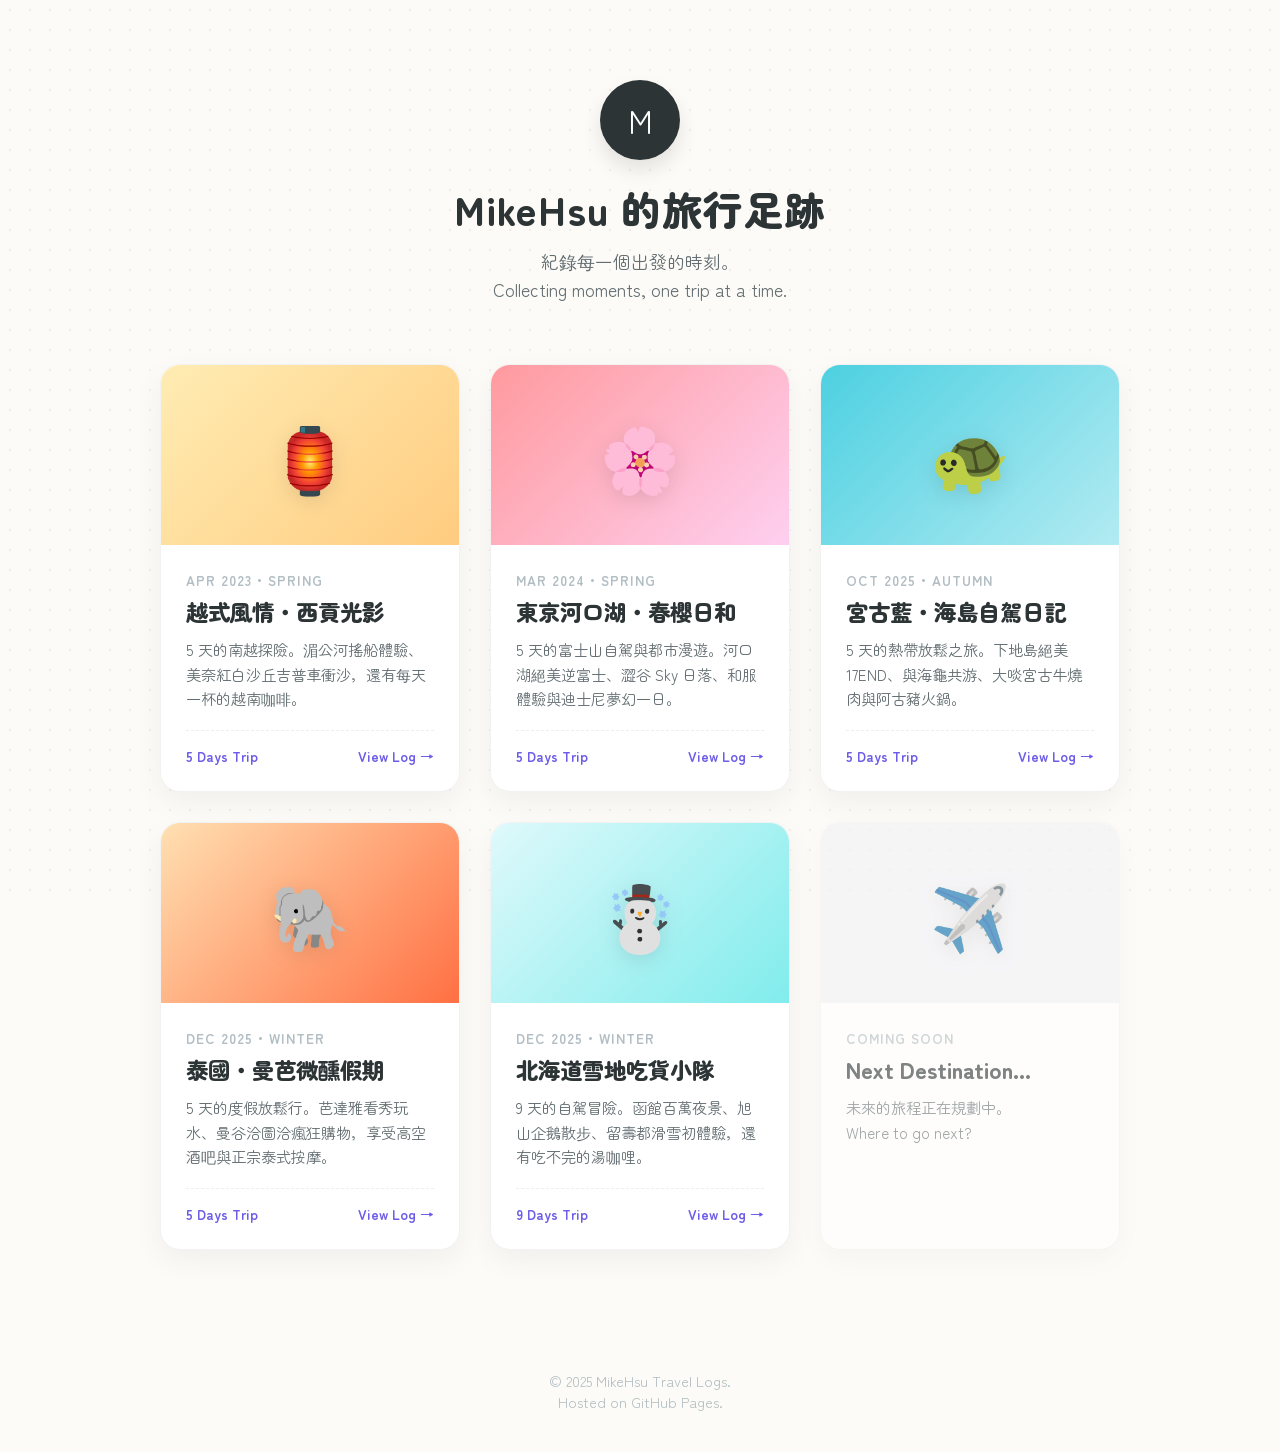
==== index.html @ 56ab386a "Update index.html" ====
<!DOCTYPE html>
<html lang="zh-Hant">
<head>
    <meta charset="UTF-8">
    <meta name="viewport" content="width=device-width, initial-scale=1.0">
    <title>MikeHsu 的旅行足跡 | Travel Collections</title>
    <link rel="preconnect" href="https://fonts.googleapis.com">
    <link rel="preconnect" href="https://fonts.gstatic.com" crossorigin>
    <link href="https://fonts.googleapis.com/css2?family=Zen+Maru+Gothic:wght@400;500;700;900&display=swap" rel="stylesheet">
    
    <style>
        :root {
            --c-bg: #fdfbf7;      /* 溫暖米白紙張色 */
            --c-text: #2d3436;
            --c-accent: #6c5ce7;  /* 點綴色 */
            --font-main: 'Zen Maru Gothic', sans-serif;
        }

        * { box-sizing: border-box; margin: 0; padding: 0; }

        body {
            font-family: var(--font-main);
            background-color: var(--c-bg);
            color: var(--c-text);
            min-height: 100vh;
            display: flex;
            flex-direction: column;
            align-items: center;
        }

        /* 裝飾背景圓點 */
        .bg-deco {
            position: fixed; top: 0; left: 0; width: 100%; height: 100%;
            background-image: radial-gradient(#e1e1e1 1px, transparent 1px);
            background-size: 20px 20px;
            opacity: 0.5; z-index: -1;
        }

        /* Header */
        header {
            text-align: center;
            padding: 80px 20px 40px;
            max-width: 600px;
            animation: fadeIn 1s ease-out;
        }

        .avatar {
            width: 80px; height: 80px;
            background: #2d3436; color: #fff;
            border-radius: 50%;
            display: flex; align-items: center; justify-content: center;
            font-size: 2rem; margin: 0 auto 20px;
            box-shadow: 0 10px 20px rgba(0,0,0,0.1);
        }

        h1 { font-size: 2.5rem; font-weight: 900; margin-bottom: 10px; letter-spacing: 1px; }
        p.subtitle { color: #636e72; font-size: 1.1rem; line-height: 1.6; }

        /* 卡片容器 */
        .grid-container {
            display: grid;
            grid-template-columns: repeat(auto-fit, minmax(300px, 1fr));
            gap: 30px;
            width: 90%;
            max-width: 1000px;
            padding: 20px;
            padding-bottom: 80px;
        }

        /* 旅行卡片 */
        .trip-card {
            background: #fff;
            border-radius: 20px;
            overflow: hidden;
            text-decoration: none;
            color: inherit;
            box-shadow: 0 10px 30px rgba(0,0,0,0.05);
            transition: all 0.3s cubic-bezier(0.25, 0.8, 0.25, 1);
            position: relative;
            border: 1px solid rgba(0,0,0,0.05);
            animation: slideUp 0.8s ease-out;
        }

        .trip-card:hover {
            transform: translateY(-10px);
            box-shadow: 0 20px 40px rgba(0,0,0,0.12);
        }

        /* 卡片封面圖 */
        .card-cover {
            height: 180px;
            position: relative;
            display: flex; align-items: center; justify-content: center;
        }

        /* 1. 越南樣式 (法式黃) */
        .cover-vietnam {
            background: linear-gradient(135deg, #ffecb3 0%, #ffcc80 100%);
        }

        /* 2. 東京樣式 (櫻花粉) */
        .cover-tokyo {
            background: linear-gradient(135deg, #ff9a9e 0%, #fecfef 99%, #fecfef 100%);
        }

        /* 3. 宮古島樣式 (宮古藍) */
        .cover-miyako {
            background: linear-gradient(135deg, #4dd0e1 0%, #b2ebf2 100%);
        }

        /* 4. 泰國樣式 (泰奶橘) */
        .cover-thailand {
            background: linear-gradient(135deg, #ffe0b2 0%, #ff7043 100%);
        }

        /* 5. 北海道樣式 (冰雪藍) */
        .cover-hokkaido {
            background: linear-gradient(135deg, #dff9fb 0%, #81ecec 100%);
        }

        .cover-icon { font-size: 4rem; filter: drop-shadow(0 5px 10px rgba(0,0,0,0.1)); transition: transform 0.3s; }
        .trip-card:hover .cover-icon { transform: scale(1.1) rotate(5deg); }

        /* 未來樣式 */
        .cover-future { background: #f1f2f6; color: #b2bec3; }

        .card-body { padding: 25px; }
        .trip-year {
            font-size: 0.85rem; font-weight: 700; color: #b2bec3;
            text-transform: uppercase; letter-spacing: 1px; margin-bottom: 5px;
        }
        .trip-title { font-size: 1.4rem; font-weight: 900; margin-bottom: 10px; color: #2d3436; }
        .trip-desc { font-size: 0.95rem; color: #636e72; line-height: 1.6; }

        .card-footer {
            margin-top: 20px; padding-top: 15px; border-top: 1px dashed #eee;
            display: flex; justify-content: space-between; align-items: center;
            font-size: 0.85rem; color: var(--c-accent); font-weight: 700;
        }

        footer { margin-top: auto; padding: 40px; text-align: center; color: #b2bec3; font-size: 0.9rem; }

        @keyframes fadeIn { from { opacity: 0; } to { opacity: 1; } }
        @keyframes slideUp { from { opacity: 0; transform: translateY(20px); } to { opacity: 1; transform: translateY(0); } }

    </style>
</head>
<body>

    <div class="bg-deco"></div>

    <header>
        <div class="avatar">M</div>
        <h1>MikeHsu 的旅行足跡</h1>
        <p class="subtitle">紀錄每一個出發的時刻。<br>Collecting moments, one trip at a time.</p>
    </header>

    <main class="grid-container">

        <a href="2023-HoChiMinh.html" class="trip-card">
            <div class="card-cover cover-vietnam">
                <div class="cover-icon">🏮</div>
            </div>
            <div class="card-body">
                <div class="trip-year">Apr 2023 • Spring</div>
                <div class="trip-title">越式風情・西貢光影</div>
                <div class="trip-desc">
                    5 天的南越探險。湄公河搖船體驗、美奈紅白沙丘吉普車衝沙，還有每天一杯的越南咖啡。
                </div>
                <div class="card-footer">
                    <span>5 Days Trip</span>
                    <span>View Log →</span>
                </div>
            </div>
        </a>

        <a href="2024-Tokyo.html" class="trip-card">
            <div class="card-cover cover-tokyo">
                <div class="cover-icon">🌸</div>
            </div>
            <div class="card-body">
                <div class="trip-year">Mar 2024 • Spring</div>
                <div class="trip-title">東京河口湖・春櫻日和</div>
                <div class="trip-desc">
                    5 天的富士山自駕與都市漫遊。河口湖絕美逆富士、澀谷 Sky 日落、和服體驗與迪士尼夢幻一日。
                </div>
                <div class="card-footer">
                    <span>5 Days Trip</span>
                    <span>View Log →</span>
                </div>
            </div>
        </a>

        <a href="2025-MiyakoIslan.html" class="trip-card">
            <div class="card-cover cover-miyako">
                <div class="cover-icon">🐢</div>
            </div>
            <div class="card-body">
                <div class="trip-year">Oct 2025 • Autumn</div>
                <div class="trip-title">宮古藍・海島自駕日記</div>
                <div class="trip-desc">
                    5 天的熱帶放鬆之旅。下地島絕美 17END、與海龜共游、大啖宮古牛燒肉與阿古豬火鍋。
                </div>
                <div class="card-footer">
                    <span>5 Days Trip</span>
                    <span>View Log →</span>
                </div>
            </div>
        </a>

        <a href="2025-Thailand.html" class="trip-card">
            <div class="card-cover cover-thailand">
                <div class="cover-icon">🐘</div>
            </div>
            <div class="card-body">
                <div class="trip-year">Dec 2025 • Winter</div>
                <div class="trip-title">泰國・曼芭微醺假期</div>
                <div class="trip-desc">
                    5 天的度假放鬆行。芭達雅看秀玩水、曼谷洽圖洽瘋狂購物，享受高空酒吧與正宗泰式按摩。
                </div>
                <div class="card-footer">
                    <span>5 Days Trip</span>
                    <span>View Log →</span>
                </div>
            </div>
        </a>

        <a href="2025-Hokkaido.html" class="trip-card">
            <div class="card-cover cover-hokkaido">
                <div class="cover-icon">☃️</div>
            </div>
            <div class="card-body">
                <div class="trip-year">Dec 2025 • Winter</div>
                <div class="trip-title">北海道雪地吃貨小隊</div>
                <div class="trip-desc">
                    9 天的自駕冒險。函館百萬夜景、旭山企鵝散步、留壽都滑雪初體驗，還有吃不完的湯咖哩。
                </div>
                <div class="card-footer">
                    <span>9 Days Trip</span>
                    <span>View Log →</span>
                </div>
            </div>
        </a>

        <div class="trip-card" style="opacity: 0.6; cursor: default;">
            <div class="card-cover cover-future">
                <div class="cover-icon">✈️</div>
            </div>
            <div class="card-body">
                <div class="trip-year">Coming Soon</div>
                <div class="trip-title">Next Destination...</div>
                <div class="trip-desc">
                    未來的旅程正在規劃中。
                    <br>Where to go next?
                </div>
            </div>
        </div>

    </main>

    <footer>
        © 2025 MikeHsu Travel Logs. <br>
        Hosted on GitHub Pages.
    </footer>

</body>
</html>
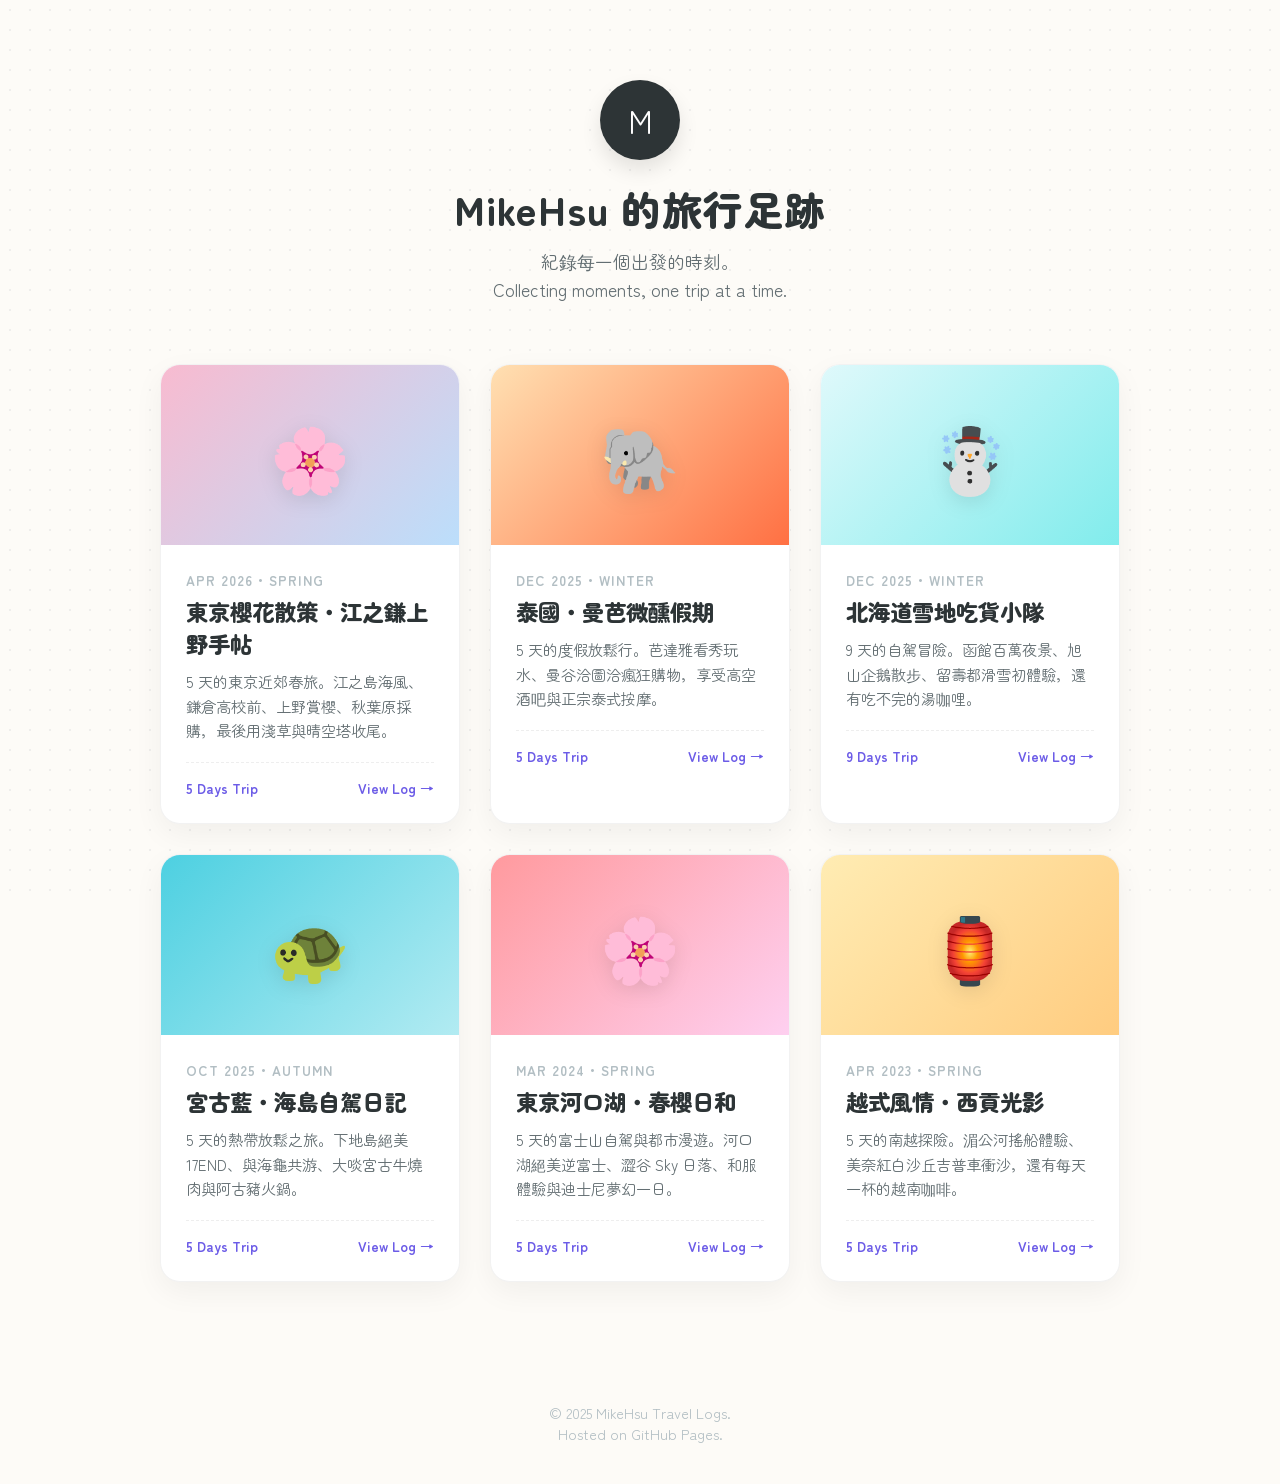
==== commit 391297b4: "Add shared travel page layout" ====
--- a/index.html
+++ b/index.html
@@ -113,18 +113,20 @@
             background: linear-gradient(135deg, #ffe0b2 0%, #ff7043 100%);
         }
 
-        /* 5. 北海道樣式 (冰雪藍) */
-        .cover-hokkaido {
-            background: linear-gradient(135deg, #dff9fb 0%, #81ecec 100%);
-        }
+        /* 5. 北海道樣式 (冰雪藍) */
+        .cover-hokkaido {
+            background: linear-gradient(135deg, #dff9fb 0%, #81ecec 100%);
+        }
+
+        /* 6. 東京 2026 樣式 (春櫻藍天) */
+        .cover-tokyo-2026 {
+            background: linear-gradient(135deg, #f8bbd0 0%, #bbdefb 100%);
+        }
 
         .cover-icon { font-size: 4rem; filter: drop-shadow(0 5px 10px rgba(0,0,0,0.1)); transition: transform 0.3s; }
         .trip-card:hover .cover-icon { transform: scale(1.1) rotate(5deg); }
 
-        /* 未來樣式 */
-        .cover-future { background: #f1f2f6; color: #b2bec3; }
-
-        .card-body { padding: 25px; }
+        .card-body { padding: 25px; }
         .trip-year {
             font-size: 0.85rem; font-weight: 700; color: #b2bec3;
             text-transform: uppercase; letter-spacing: 1px; margin-bottom: 5px;
@@ -157,104 +159,107 @@
 
     <main class="grid-container">
 
-        <a href="2023-HoChiMinh.html" class="trip-card">
-            <div class="card-cover cover-vietnam">
-                <div class="cover-icon">🏮</div>
-            </div>
-            <div class="card-body">
-                <div class="trip-year">Apr 2023 • Spring</div>
-                <div class="trip-title">越式風情・西貢光影</div>
-                <div class="trip-desc">
-                    5 天的南越探險。湄公河搖船體驗、美奈紅白沙丘吉普車衝沙，還有每天一杯的越南咖啡。
-                </div>
-                <div class="card-footer">
-                    <span>5 Days Trip</span>
-                    <span>View Log →</span>
-                </div>
-            </div>
-        </a>
-
-        <a href="2024-Tokyo.html" class="trip-card">
-            <div class="card-cover cover-tokyo">
-                <div class="cover-icon">🌸</div>
-            </div>
-            <div class="card-body">
-                <div class="trip-year">Mar 2024 • Spring</div>
-                <div class="trip-title">東京河口湖・春櫻日和</div>
-                <div class="trip-desc">
-                    5 天的富士山自駕與都市漫遊。河口湖絕美逆富士、澀谷 Sky 日落、和服體驗與迪士尼夢幻一日。
-                </div>
-                <div class="card-footer">
-                    <span>5 Days Trip</span>
-                    <span>View Log →</span>
-                </div>
-            </div>
-        </a>
-
-        <a href="2025-MiyakoIslan.html" class="trip-card">
-            <div class="card-cover cover-miyako">
-                <div class="cover-icon">🐢</div>
-            </div>
-            <div class="card-body">
-                <div class="trip-year">Oct 2025 • Autumn</div>
-                <div class="trip-title">宮古藍・海島自駕日記</div>
-                <div class="trip-desc">
-                    5 天的熱帶放鬆之旅。下地島絕美 17END、與海龜共游、大啖宮古牛燒肉與阿古豬火鍋。
-                </div>
-                <div class="card-footer">
-                    <span>5 Days Trip</span>
-                    <span>View Log →</span>
-                </div>
-            </div>
-        </a>
-
-        <a href="2025-Thailand.html" class="trip-card">
-            <div class="card-cover cover-thailand">
-                <div class="cover-icon">🐘</div>
-            </div>
-            <div class="card-body">
-                <div class="trip-year">Dec 2025 • Winter</div>
-                <div class="trip-title">泰國・曼芭微醺假期</div>
-                <div class="trip-desc">
-                    5 天的度假放鬆行。芭達雅看秀玩水、曼谷洽圖洽瘋狂購物，享受高空酒吧與正宗泰式按摩。
-                </div>
-                <div class="card-footer">
-                    <span>5 Days Trip</span>
-                    <span>View Log →</span>
-                </div>
-            </div>
-        </a>
-
-        <a href="2025-Hokkaido.html" class="trip-card">
-            <div class="card-cover cover-hokkaido">
-                <div class="cover-icon">☃️</div>
-            </div>
-            <div class="card-body">
-                <div class="trip-year">Dec 2025 • Winter</div>
-                <div class="trip-title">北海道雪地吃貨小隊</div>
-                <div class="trip-desc">
-                    9 天的自駕冒險。函館百萬夜景、旭山企鵝散步、留壽都滑雪初體驗，還有吃不完的湯咖哩。
-                </div>
-                <div class="card-footer">
-                    <span>9 Days Trip</span>
-                    <span>View Log →</span>
-                </div>
-            </div>
-        </a>
-
-        <div class="trip-card" style="opacity: 0.6; cursor: default;">
-            <div class="card-cover cover-future">
-                <div class="cover-icon">✈️</div>
-            </div>
-            <div class="card-body">
-                <div class="trip-year">Coming Soon</div>
-                <div class="trip-title">Next Destination...</div>
-                <div class="trip-desc">
-                    未來的旅程正在規劃中。
-                    <br>Where to go next?
-                </div>
-            </div>
-        </div>
+        <a href="2026-Tokyo-Sakura.html" class="trip-card">
+            <div class="card-cover cover-tokyo-2026">
+                <div class="cover-icon">🌸</div>
+            </div>
+            <div class="card-body">
+                <div class="trip-year">Apr 2026 • Spring</div>
+                <div class="trip-title">東京櫻花散策・江之鎌上野手帖</div>
+                <div class="trip-desc">
+                    5 天的東京近郊春旅。江之島海風、鎌倉高校前、上野賞櫻、秋葉原採購，最後用淺草與晴空塔收尾。
+                </div>
+                <div class="card-footer">
+                    <span>5 Days Trip</span>
+                    <span>View Log →</span>
+                </div>
+            </div>
+        </a>
+
+        <a href="2025-Thailand.html" class="trip-card">
+            <div class="card-cover cover-thailand">
+                <div class="cover-icon">🐘</div>
+            </div>
+            <div class="card-body">
+                <div class="trip-year">Dec 2025 • Winter</div>
+                <div class="trip-title">泰國・曼芭微醺假期</div>
+                <div class="trip-desc">
+                    5 天的度假放鬆行。芭達雅看秀玩水、曼谷洽圖洽瘋狂購物，享受高空酒吧與正宗泰式按摩。
+                </div>
+                <div class="card-footer">
+                    <span>5 Days Trip</span>
+                    <span>View Log →</span>
+                </div>
+            </div>
+        </a>
+
+        <a href="2025-Hokkaido.html" class="trip-card">
+            <div class="card-cover cover-hokkaido">
+                <div class="cover-icon">☃️</div>
+            </div>
+            <div class="card-body">
+                <div class="trip-year">Dec 2025 • Winter</div>
+                <div class="trip-title">北海道雪地吃貨小隊</div>
+                <div class="trip-desc">
+                    9 天的自駕冒險。函館百萬夜景、旭山企鵝散步、留壽都滑雪初體驗，還有吃不完的湯咖哩。
+                </div>
+                <div class="card-footer">
+                    <span>9 Days Trip</span>
+                    <span>View Log →</span>
+                </div>
+            </div>
+        </a>
+
+        <a href="2025-MiyakoIsland.html" class="trip-card">
+            <div class="card-cover cover-miyako">
+                <div class="cover-icon">🐢</div>
+            </div>
+            <div class="card-body">
+                <div class="trip-year">Oct 2025 • Autumn</div>
+                <div class="trip-title">宮古藍・海島自駕日記</div>
+                <div class="trip-desc">
+                    5 天的熱帶放鬆之旅。下地島絕美 17END、與海龜共游、大啖宮古牛燒肉與阿古豬火鍋。
+                </div>
+                <div class="card-footer">
+                    <span>5 Days Trip</span>
+                    <span>View Log →</span>
+                </div>
+            </div>
+        </a>
+
+        <a href="2024-Tokyo.html" class="trip-card">
+            <div class="card-cover cover-tokyo">
+                <div class="cover-icon">🌸</div>
+            </div>
+            <div class="card-body">
+                <div class="trip-year">Mar 2024 • Spring</div>
+                <div class="trip-title">東京河口湖・春櫻日和</div>
+                <div class="trip-desc">
+                    5 天的富士山自駕與都市漫遊。河口湖絕美逆富士、澀谷 Sky 日落、和服體驗與迪士尼夢幻一日。
+                </div>
+                <div class="card-footer">
+                    <span>5 Days Trip</span>
+                    <span>View Log →</span>
+                </div>
+            </div>
+        </a>
+
+        <a href="2023-HoChiMinh.html" class="trip-card">
+            <div class="card-cover cover-vietnam">
+                <div class="cover-icon">🏮</div>
+            </div>
+            <div class="card-body">
+                <div class="trip-year">Apr 2023 • Spring</div>
+                <div class="trip-title">越式風情・西貢光影</div>
+                <div class="trip-desc">
+                    5 天的南越探險。湄公河搖船體驗、美奈紅白沙丘吉普車衝沙，還有每天一杯的越南咖啡。
+                </div>
+                <div class="card-footer">
+                    <span>5 Days Trip</span>
+                    <span>View Log →</span>
+                </div>
+            </div>
+        </a>
 
     </main>
 
@@ -265,3 +270,5 @@
 
 </body>
 </html>
+
+
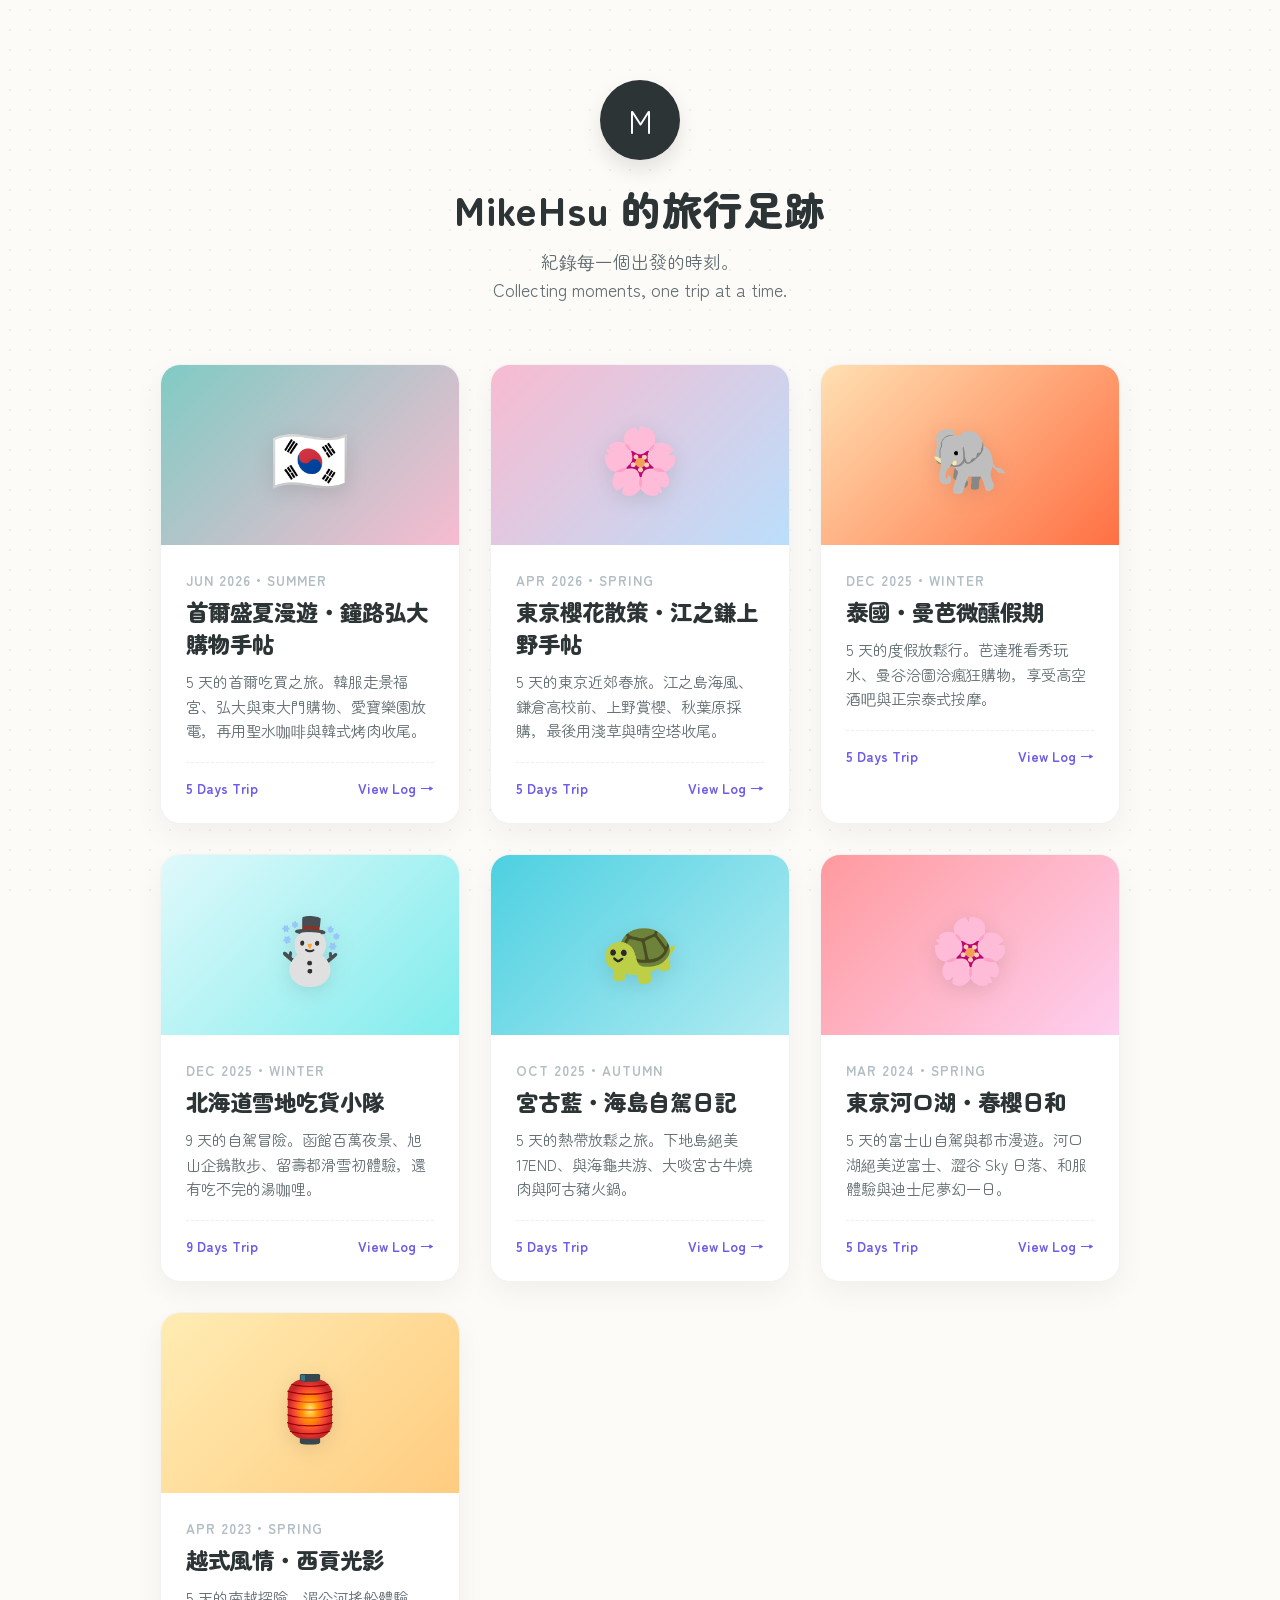
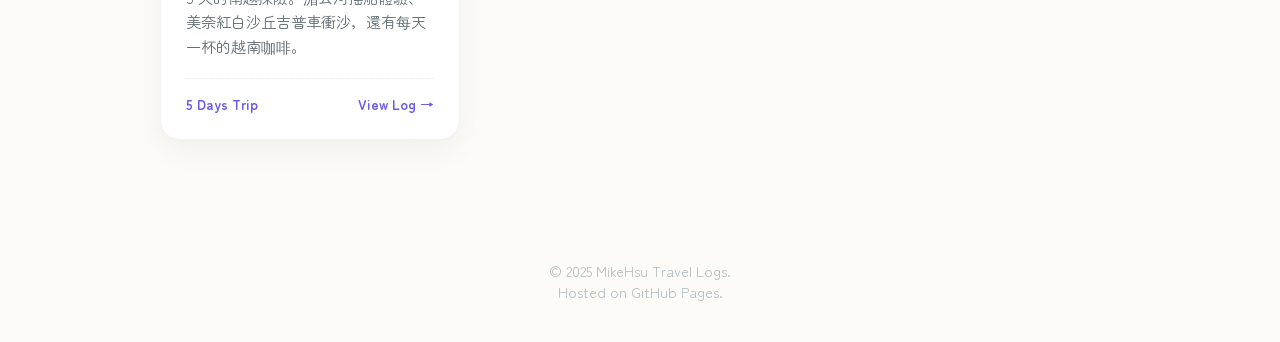
==== commit 4efc6dbf: "Add 2026 Seoul itinerary" ====
--- a/index.html
+++ b/index.html
@@ -122,7 +122,12 @@
         .cover-tokyo-2026 {
             background: linear-gradient(135deg, #f8bbd0 0%, #bbdefb 100%);
         }
-
+
+        /* 7. 首爾 2026 樣式 (韓屋青綠與霓虹粉) */
+        .cover-seoul-2026 {
+            background: linear-gradient(135deg, #80cbc4 0%, #f8bbd0 100%);
+        }
+
         .cover-icon { font-size: 4rem; filter: drop-shadow(0 5px 10px rgba(0,0,0,0.1)); transition: transform 0.3s; }
         .trip-card:hover .cover-icon { transform: scale(1.1) rotate(5deg); }
 
@@ -157,8 +162,25 @@
         <p class="subtitle">紀錄每一個出發的時刻。<br>Collecting moments, one trip at a time.</p>
     </header>
 
-    <main class="grid-container">
-
+    <main class="grid-container">
+
+        <a href="2026-Seoul.html" class="trip-card">
+            <div class="card-cover cover-seoul-2026">
+                <div class="cover-icon">🇰🇷</div>
+            </div>
+            <div class="card-body">
+                <div class="trip-year">Jun 2026 • Summer</div>
+                <div class="trip-title">首爾盛夏漫遊・鐘路弘大購物手帖</div>
+                <div class="trip-desc">
+                    5 天的首爾吃買之旅。韓服走景福宮、弘大與東大門購物、愛寶樂園放電，再用聖水咖啡與韓式烤肉收尾。
+                </div>
+                <div class="card-footer">
+                    <span>5 Days Trip</span>
+                    <span>View Log →</span>
+                </div>
+            </div>
+        </a>
+
         <a href="2026-Tokyo-Sakura.html" class="trip-card">
             <div class="card-cover cover-tokyo-2026">
                 <div class="cover-icon">🌸</div>
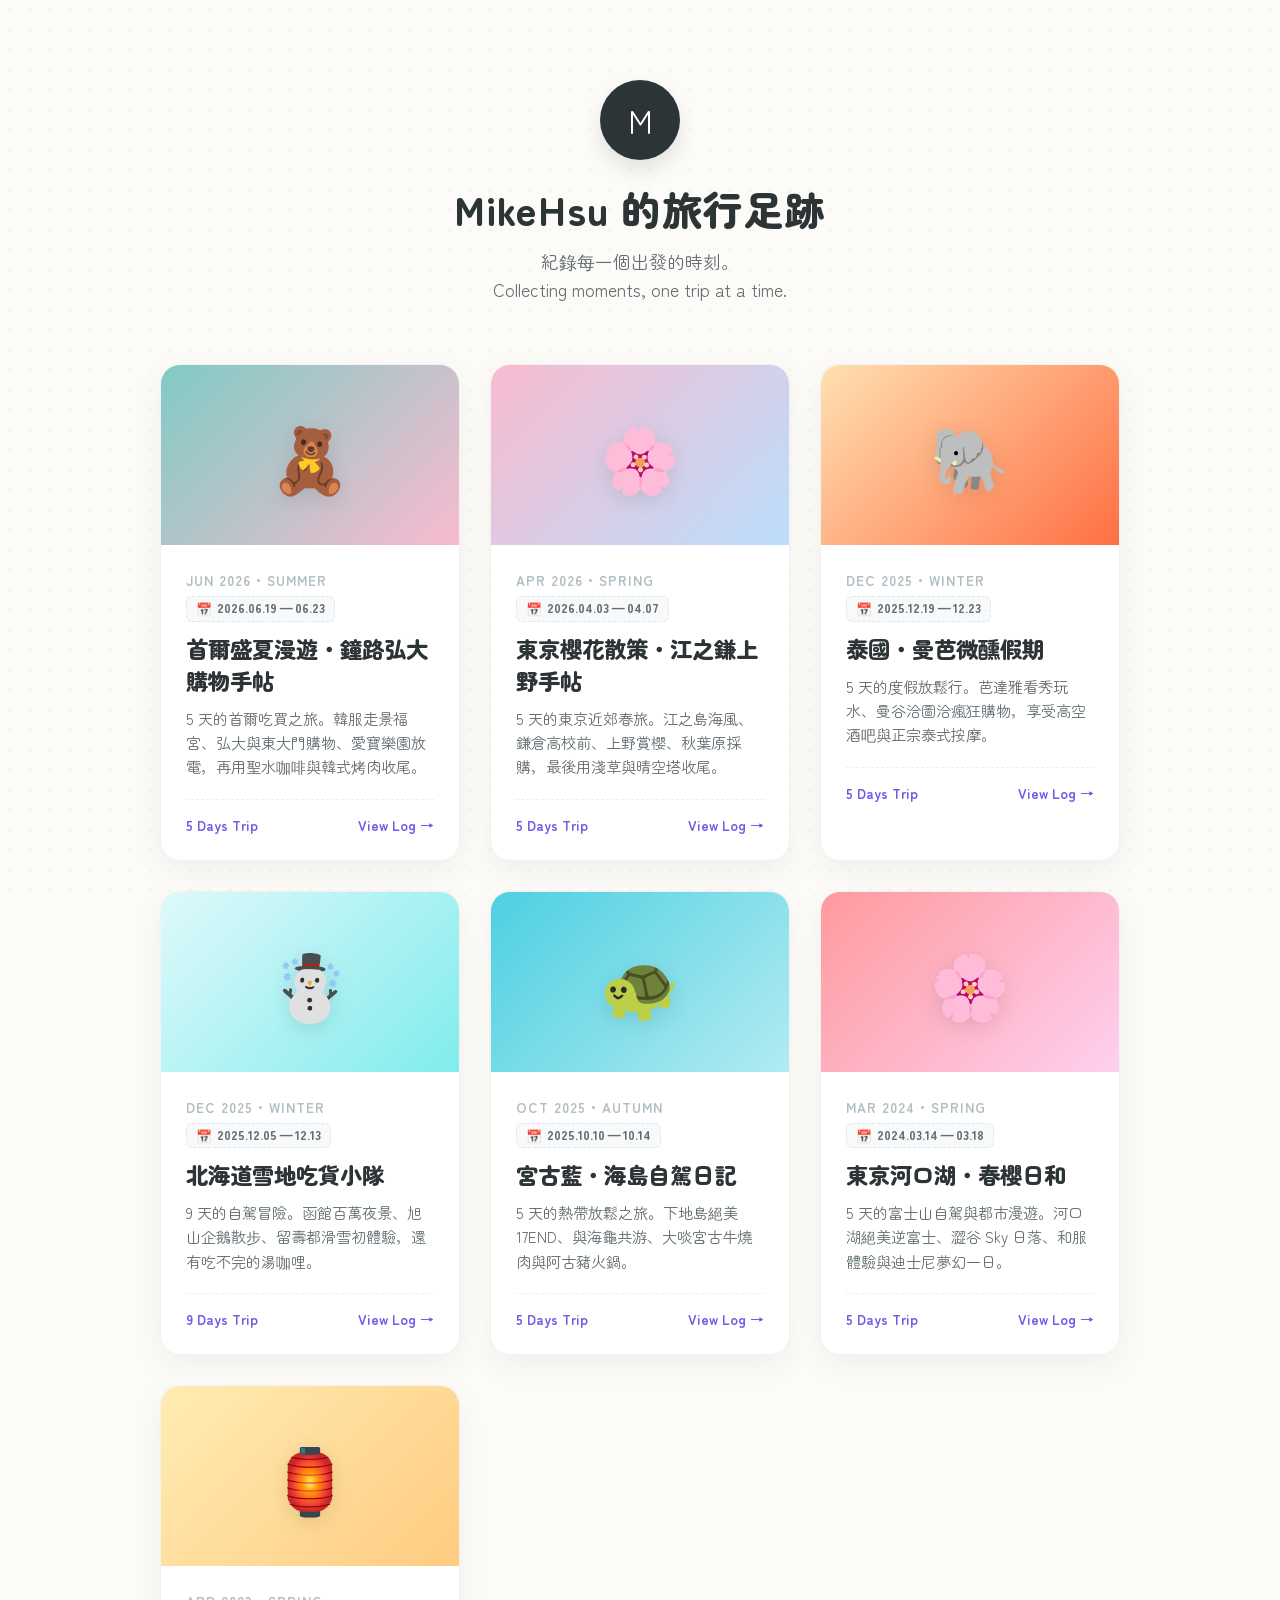
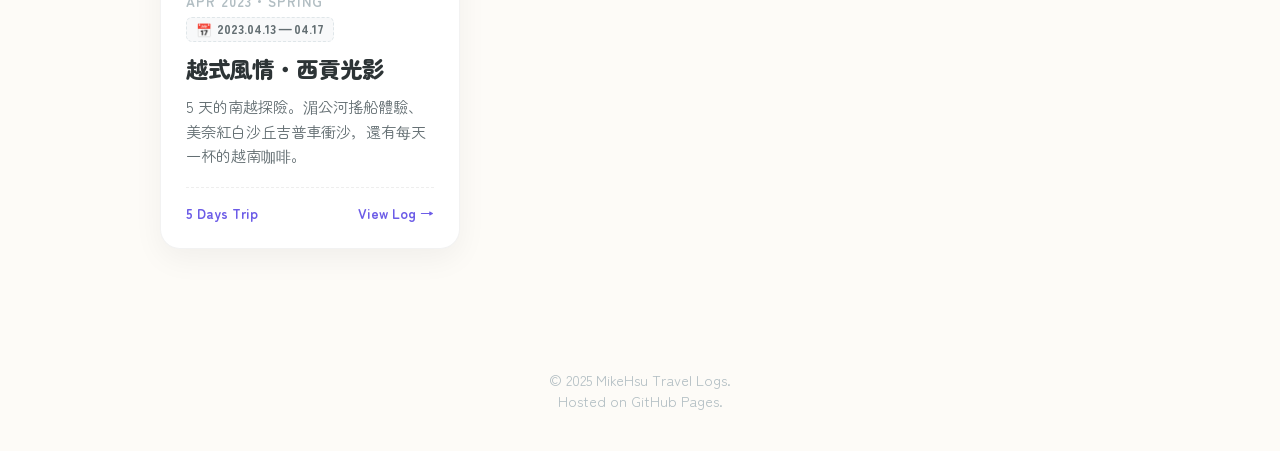
==== commit 2cdabe1d: "Add detailed dates to trip cards" ====
--- a/index.html
+++ b/index.html
@@ -132,11 +132,29 @@
         .trip-card:hover .cover-icon { transform: scale(1.1) rotate(5deg); }
 
         .card-body { padding: 25px; }
-        .trip-year {
-            font-size: 0.85rem; font-weight: 700; color: #b2bec3;
-            text-transform: uppercase; letter-spacing: 1px; margin-bottom: 5px;
-        }
-        .trip-title { font-size: 1.4rem; font-weight: 900; margin-bottom: 10px; color: #2d3436; }
+        .trip-year {
+            font-size: 0.85rem; font-weight: 700; color: #b2bec3;
+            text-transform: uppercase; letter-spacing: 1px; margin-bottom: 5px;
+        }
+        .trip-date {
+            display: inline-flex;
+            align-items: center;
+            margin-bottom: 10px;
+            padding: 4px 9px;
+            border: 1px dashed #dfe6e9;
+            border-radius: 6px;
+            color: #636e72;
+            background: #f8f9fa;
+            font-size: 0.78rem;
+            font-weight: 800;
+            line-height: 1.2;
+        }
+        .trip-date::before {
+            content: '📅';
+            margin-right: 5px;
+            font-size: 0.8rem;
+        }
+        .trip-title { font-size: 1.4rem; font-weight: 900; margin-bottom: 10px; color: #2d3436; }
         .trip-desc { font-size: 0.95rem; color: #636e72; line-height: 1.6; }
 
         .card-footer {
@@ -166,10 +184,11 @@
 
         <a href="2026-Seoul.html" class="trip-card">
             <div class="card-cover cover-seoul-2026">
-                <div class="cover-icon">🇰🇷</div>
+                <div class="cover-icon">🧸</div>
             </div>
             <div class="card-body">
                 <div class="trip-year">Jun 2026 • Summer</div>
+                <div class="trip-date">2026.06.19 — 06.23</div>
                 <div class="trip-title">首爾盛夏漫遊・鐘路弘大購物手帖</div>
                 <div class="trip-desc">
                     5 天的首爾吃買之旅。韓服走景福宮、弘大與東大門購物、愛寶樂園放電，再用聖水咖啡與韓式烤肉收尾。
@@ -187,6 +206,7 @@
             </div>
             <div class="card-body">
                 <div class="trip-year">Apr 2026 • Spring</div>
+                <div class="trip-date">2026.04.03 — 04.07</div>
                 <div class="trip-title">東京櫻花散策・江之鎌上野手帖</div>
                 <div class="trip-desc">
                     5 天的東京近郊春旅。江之島海風、鎌倉高校前、上野賞櫻、秋葉原採購，最後用淺草與晴空塔收尾。
@@ -204,6 +224,7 @@
             </div>
             <div class="card-body">
                 <div class="trip-year">Dec 2025 • Winter</div>
+                <div class="trip-date">2025.12.19 — 12.23</div>
                 <div class="trip-title">泰國・曼芭微醺假期</div>
                 <div class="trip-desc">
                     5 天的度假放鬆行。芭達雅看秀玩水、曼谷洽圖洽瘋狂購物，享受高空酒吧與正宗泰式按摩。
@@ -221,6 +242,7 @@
             </div>
             <div class="card-body">
                 <div class="trip-year">Dec 2025 • Winter</div>
+                <div class="trip-date">2025.12.05 — 12.13</div>
                 <div class="trip-title">北海道雪地吃貨小隊</div>
                 <div class="trip-desc">
                     9 天的自駕冒險。函館百萬夜景、旭山企鵝散步、留壽都滑雪初體驗，還有吃不完的湯咖哩。
@@ -238,6 +260,7 @@
             </div>
             <div class="card-body">
                 <div class="trip-year">Oct 2025 • Autumn</div>
+                <div class="trip-date">2025.10.10 — 10.14</div>
                 <div class="trip-title">宮古藍・海島自駕日記</div>
                 <div class="trip-desc">
                     5 天的熱帶放鬆之旅。下地島絕美 17END、與海龜共游、大啖宮古牛燒肉與阿古豬火鍋。
@@ -255,6 +278,7 @@
             </div>
             <div class="card-body">
                 <div class="trip-year">Mar 2024 • Spring</div>
+                <div class="trip-date">2024.03.14 — 03.18</div>
                 <div class="trip-title">東京河口湖・春櫻日和</div>
                 <div class="trip-desc">
                     5 天的富士山自駕與都市漫遊。河口湖絕美逆富士、澀谷 Sky 日落、和服體驗與迪士尼夢幻一日。
@@ -272,6 +296,7 @@
             </div>
             <div class="card-body">
                 <div class="trip-year">Apr 2023 • Spring</div>
+                <div class="trip-date">2023.04.13 — 04.17</div>
                 <div class="trip-title">越式風情・西貢光影</div>
                 <div class="trip-desc">
                     5 天的南越探險。湄公河搖船體驗、美奈紅白沙丘吉普車衝沙，還有每天一杯的越南咖啡。
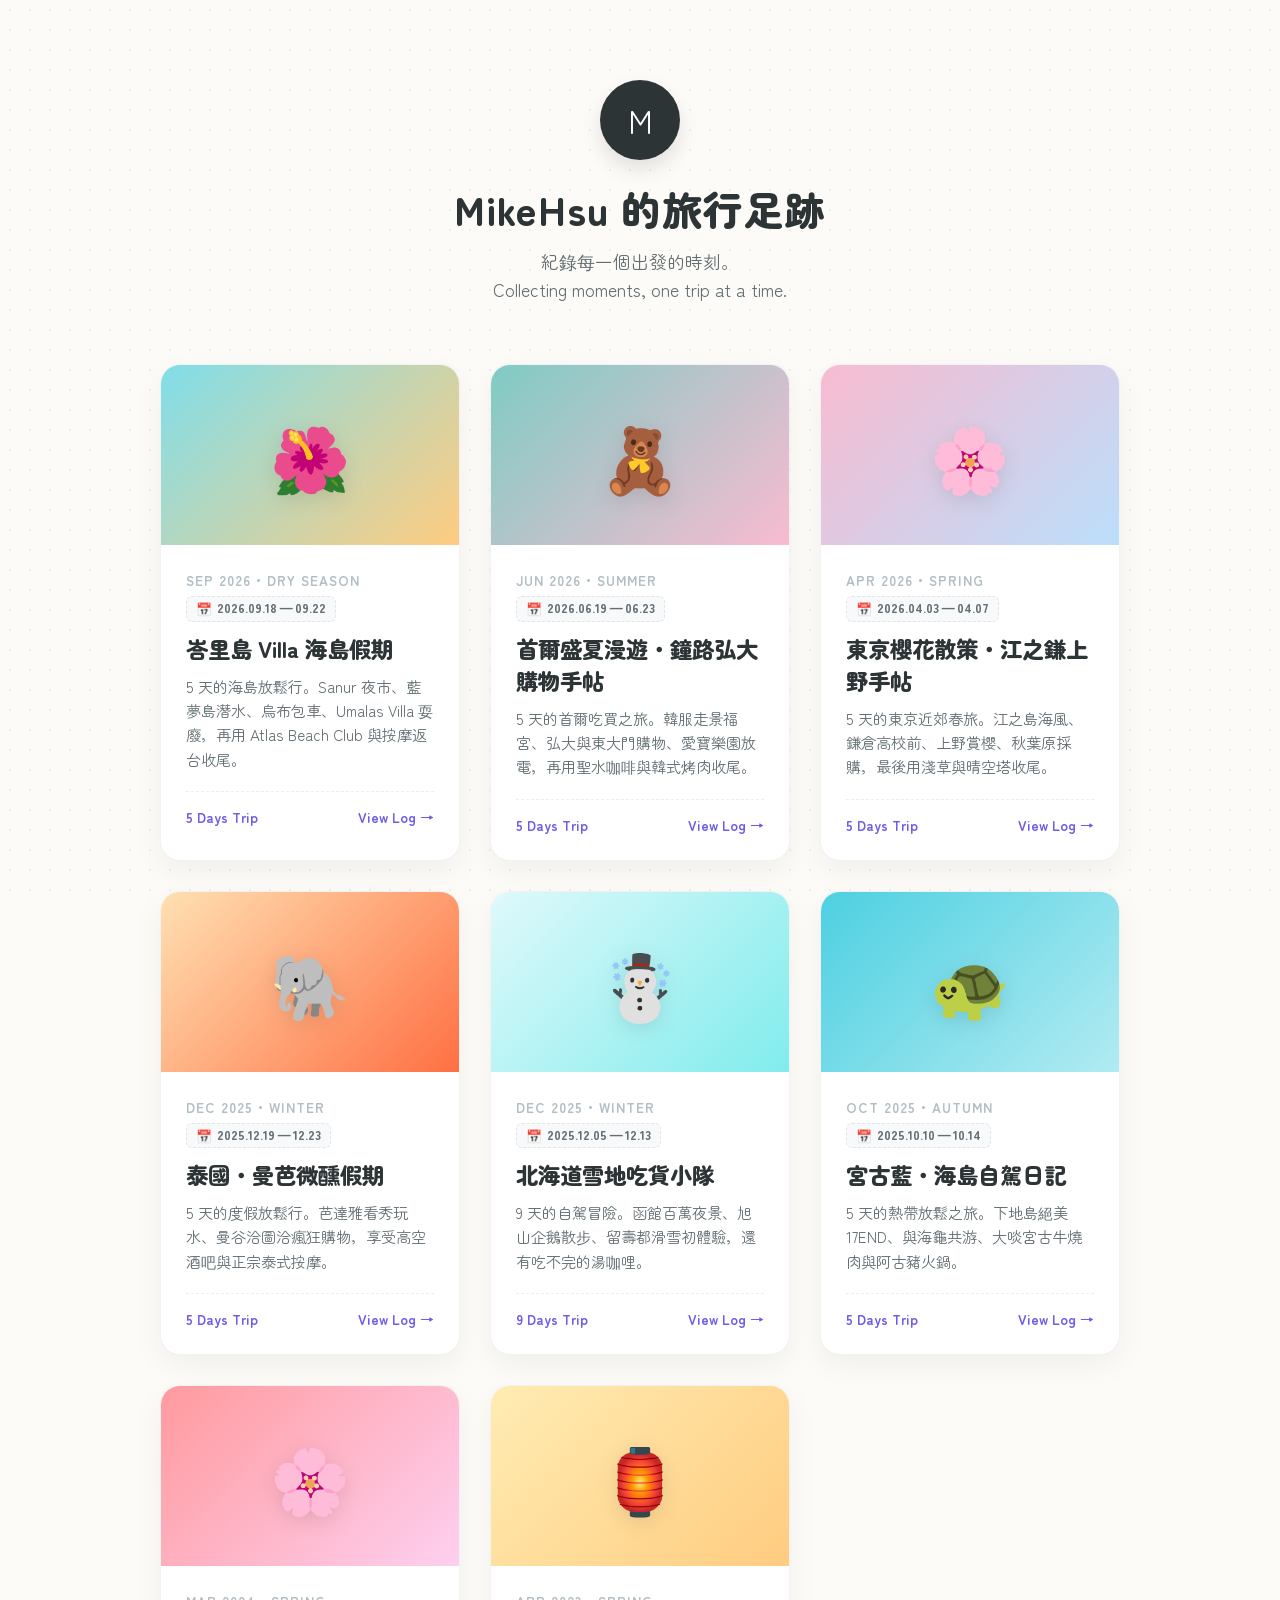
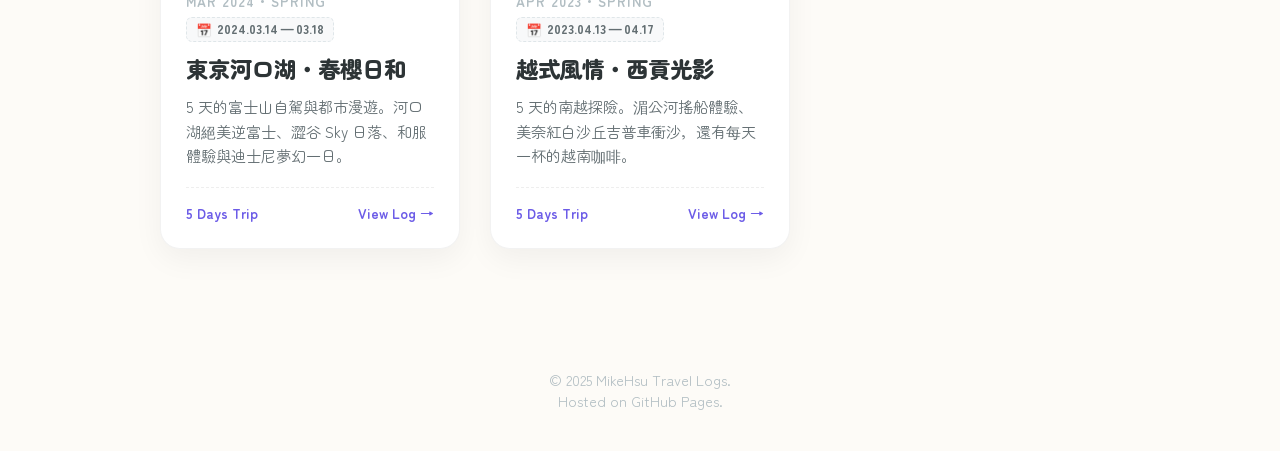
==== commit a48d2227: "Add 2026 Bali itinerary" ====
--- a/index.html
+++ b/index.html
@@ -128,6 +128,11 @@
             background: linear-gradient(135deg, #80cbc4 0%, #f8bbd0 100%);
         }
 
+        /* 8. 峇里島 2026 樣式 (海島藍與夕陽橘) */
+        .cover-bali-2026 {
+            background: linear-gradient(135deg, #80deea 0%, #ffcc80 100%);
+        }
+
         .cover-icon { font-size: 4rem; filter: drop-shadow(0 5px 10px rgba(0,0,0,0.1)); transition: transform 0.3s; }
         .trip-card:hover .cover-icon { transform: scale(1.1) rotate(5deg); }
 
@@ -182,6 +187,24 @@
 
     <main class="grid-container">
 
+        <a href="2026-Bali.html" class="trip-card">
+            <div class="card-cover cover-bali-2026">
+                <div class="cover-icon">🌺</div>
+            </div>
+            <div class="card-body">
+                <div class="trip-year">Sep 2026 • Dry Season</div>
+                <div class="trip-date">2026.09.18 — 09.22</div>
+                <div class="trip-title">峇里島 Villa 海島假期</div>
+                <div class="trip-desc">
+                    5 天的海島放鬆行。Sanur 夜市、藍夢島潛水、烏布包車、Umalas Villa 耍廢，再用 Atlas Beach Club 與按摩返台收尾。
+                </div>
+                <div class="card-footer">
+                    <span>5 Days Trip</span>
+                    <span>View Log →</span>
+                </div>
+            </div>
+        </a>
+
         <a href="2026-Seoul.html" class="trip-card">
             <div class="card-cover cover-seoul-2026">
                 <div class="cover-icon">🧸</div>
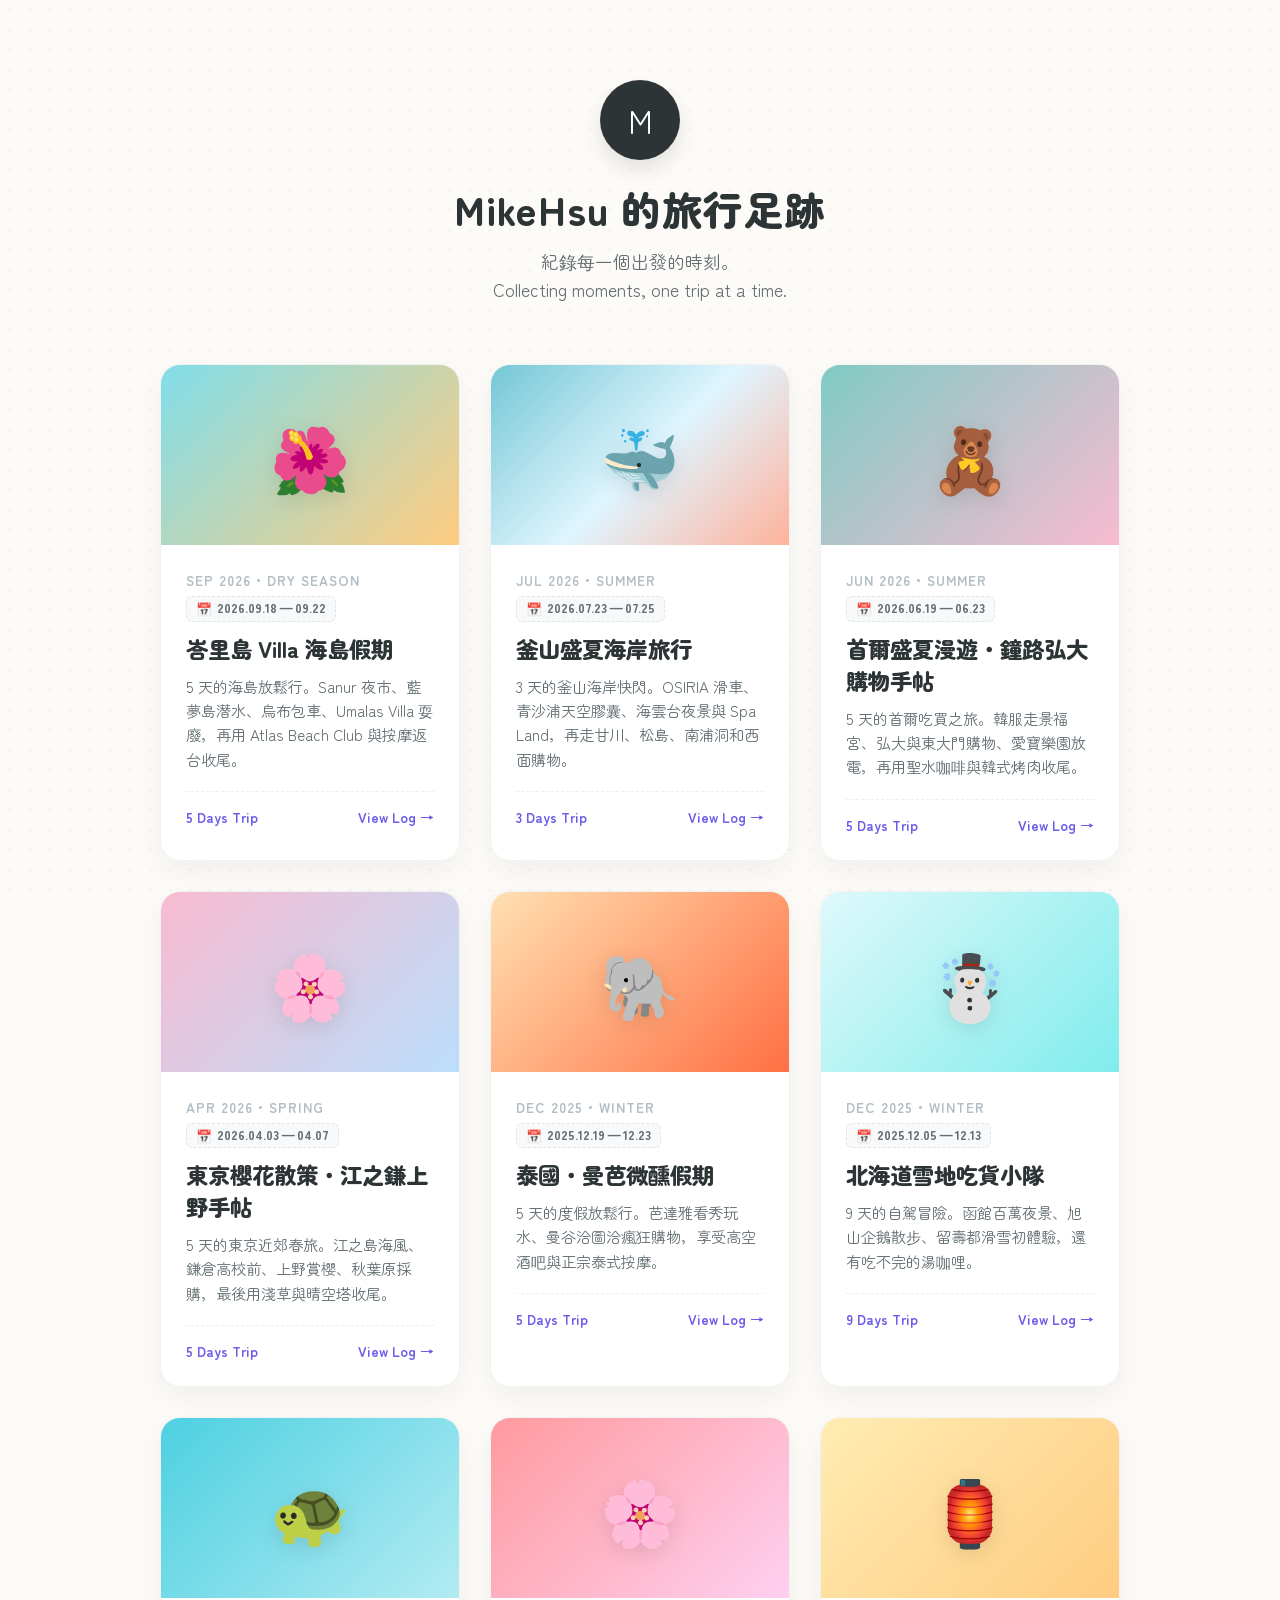
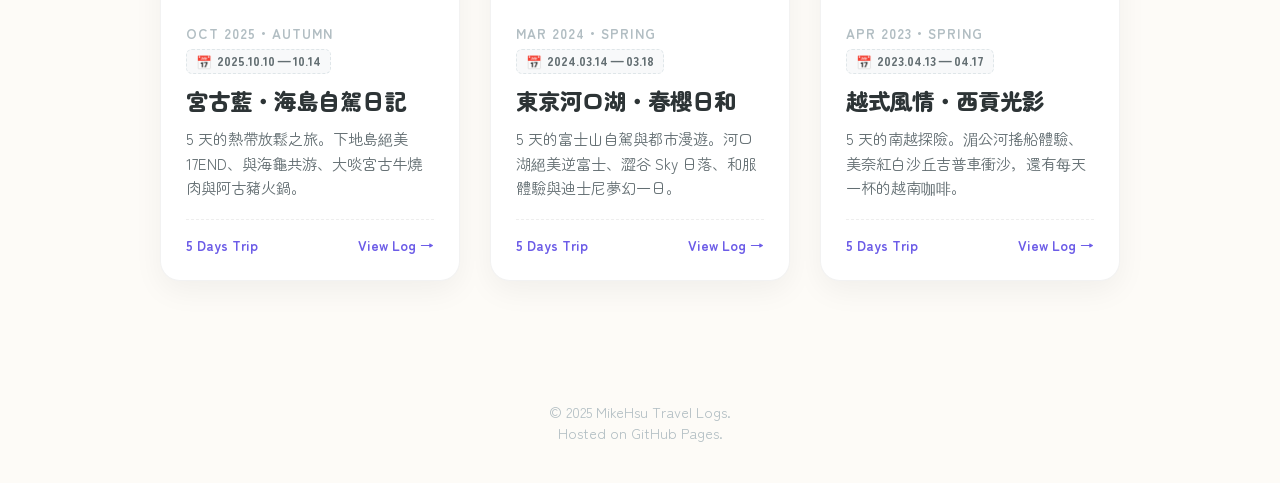
==== commit 2cdb3aee: "Add 2026 Busan itinerary" ====
--- a/index.html
+++ b/index.html
@@ -133,6 +133,11 @@
             background: linear-gradient(135deg, #80deea 0%, #ffcc80 100%);
         }
 
+        /* 9. 釜山 2026 樣式 (海雲藍與海岸珊瑚) */
+        .cover-busan-2026 {
+            background: linear-gradient(135deg, #74c7d5 0%, #dff5ff 52%, #ffb29b 100%);
+        }
+
         .cover-icon { font-size: 4rem; filter: drop-shadow(0 5px 10px rgba(0,0,0,0.1)); transition: transform 0.3s; }
         .trip-card:hover .cover-icon { transform: scale(1.1) rotate(5deg); }
 
@@ -205,6 +210,24 @@
             </div>
         </a>
 
+        <a href="2026-Busan.html" class="trip-card">
+            <div class="card-cover cover-busan-2026">
+                <div class="cover-icon">🐳</div>
+            </div>
+            <div class="card-body">
+                <div class="trip-year">Jul 2026 • Summer</div>
+                <div class="trip-date">2026.07.23 — 07.25</div>
+                <div class="trip-title">釜山盛夏海岸旅行</div>
+                <div class="trip-desc">
+                    3 天的釜山海岸快閃。OSIRIA 滑車、青沙浦天空膠囊、海雲台夜景與 Spa Land，再走甘川、松島、南浦洞和西面購物。
+                </div>
+                <div class="card-footer">
+                    <span>3 Days Trip</span>
+                    <span>View Log →</span>
+                </div>
+            </div>
+        </a>
+
         <a href="2026-Seoul.html" class="trip-card">
             <div class="card-cover cover-seoul-2026">
                 <div class="cover-icon">🧸</div>
